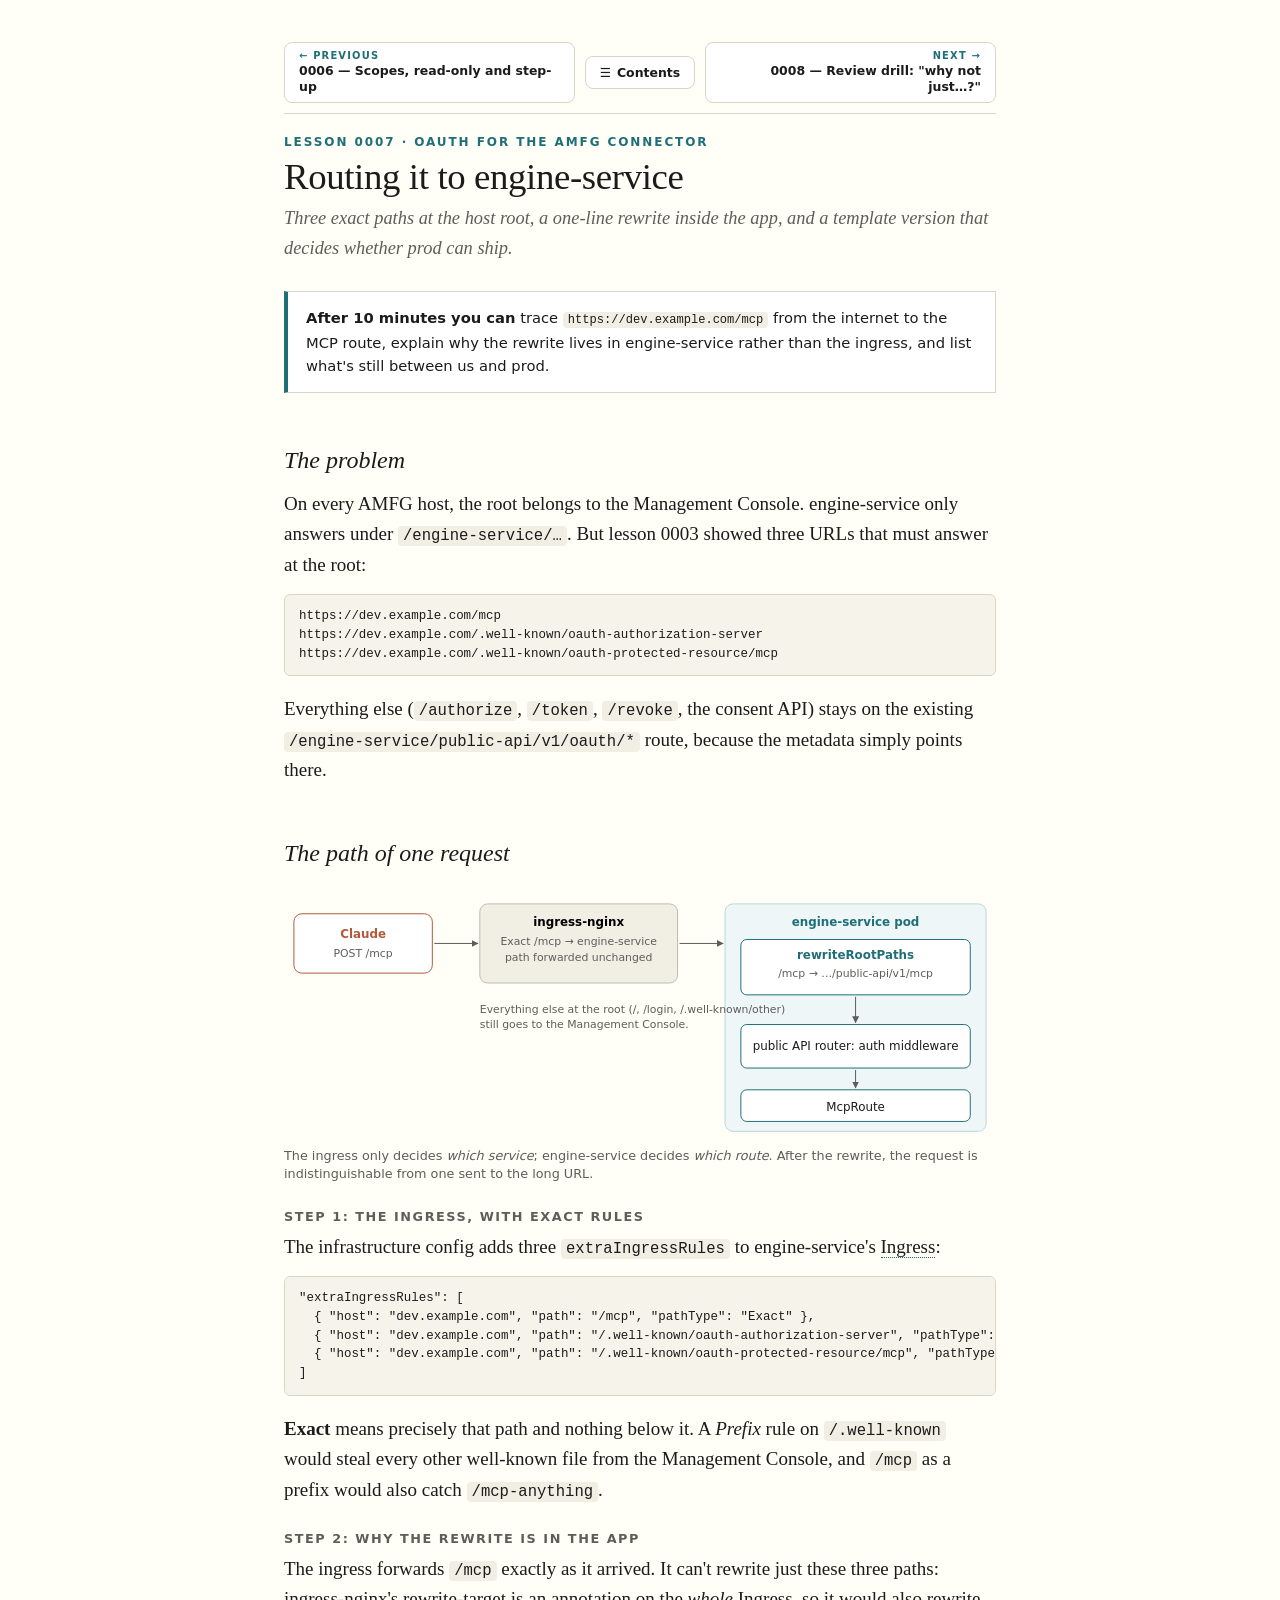
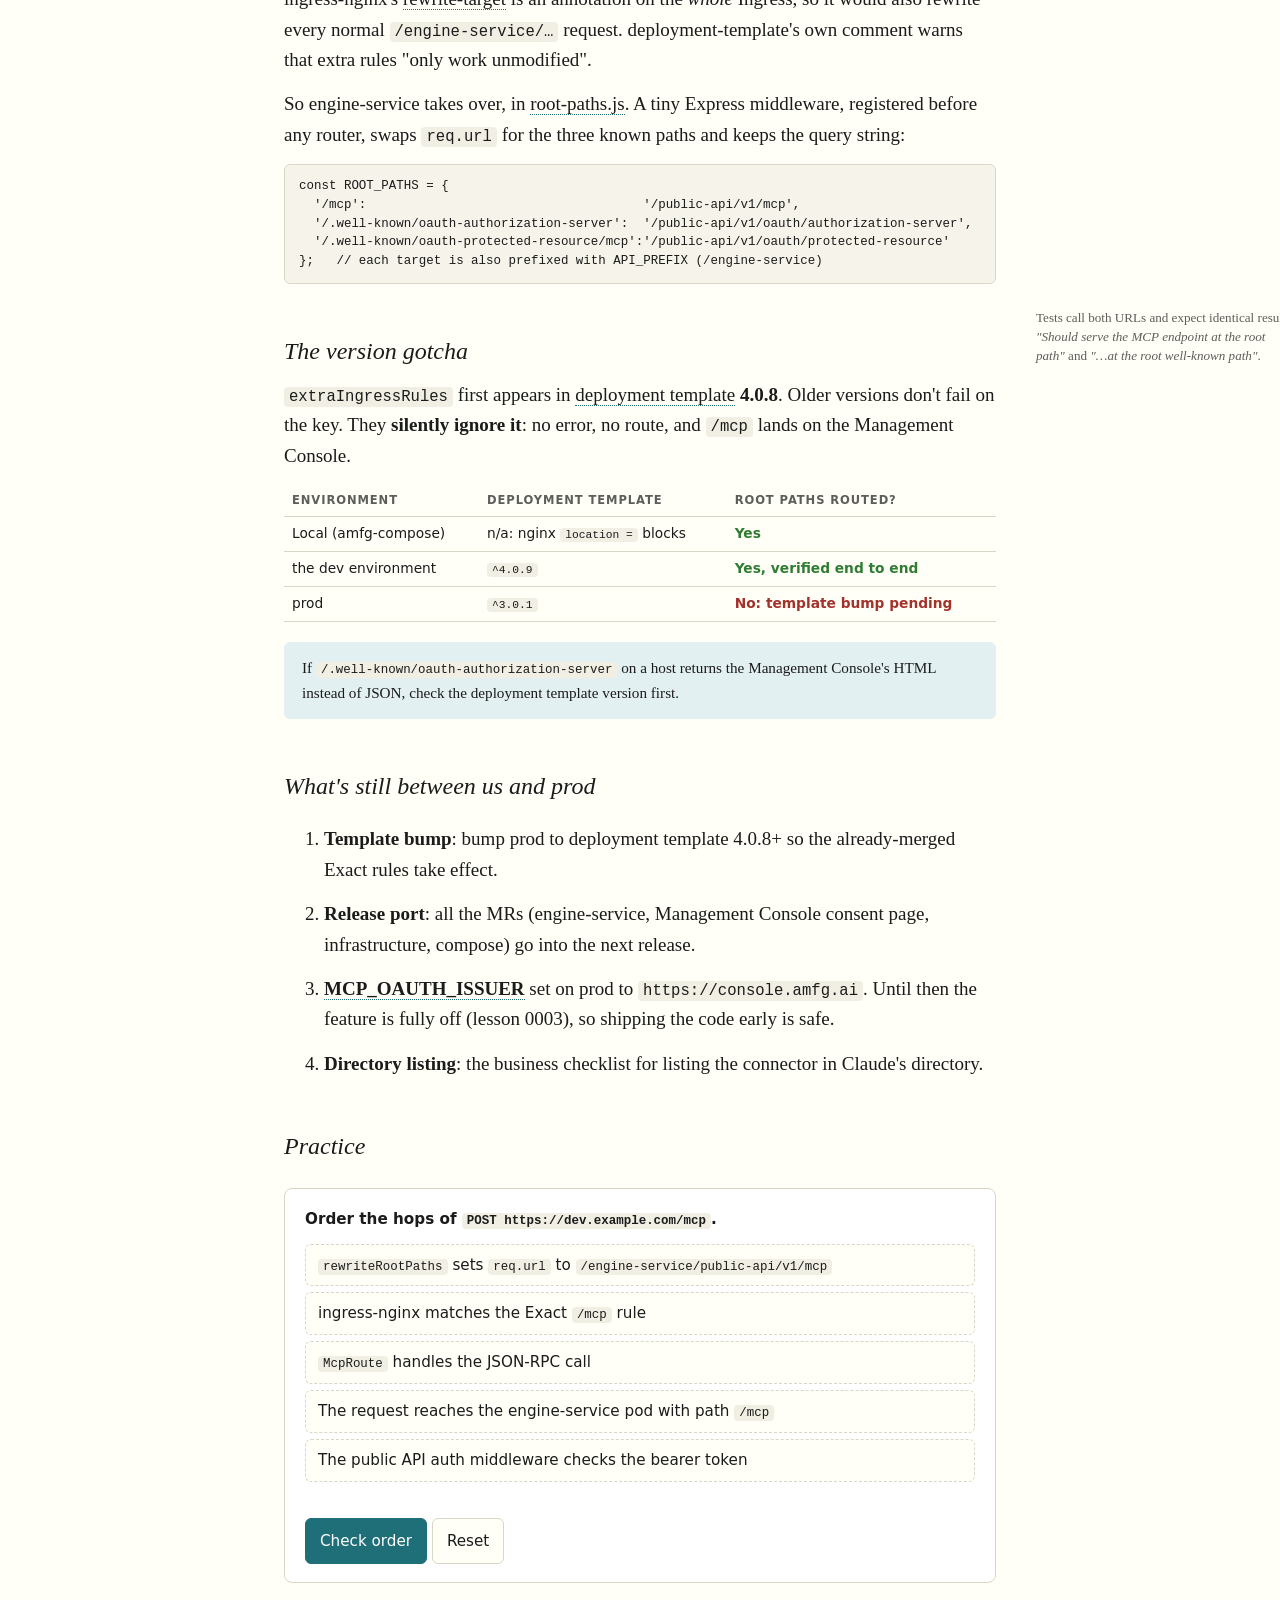
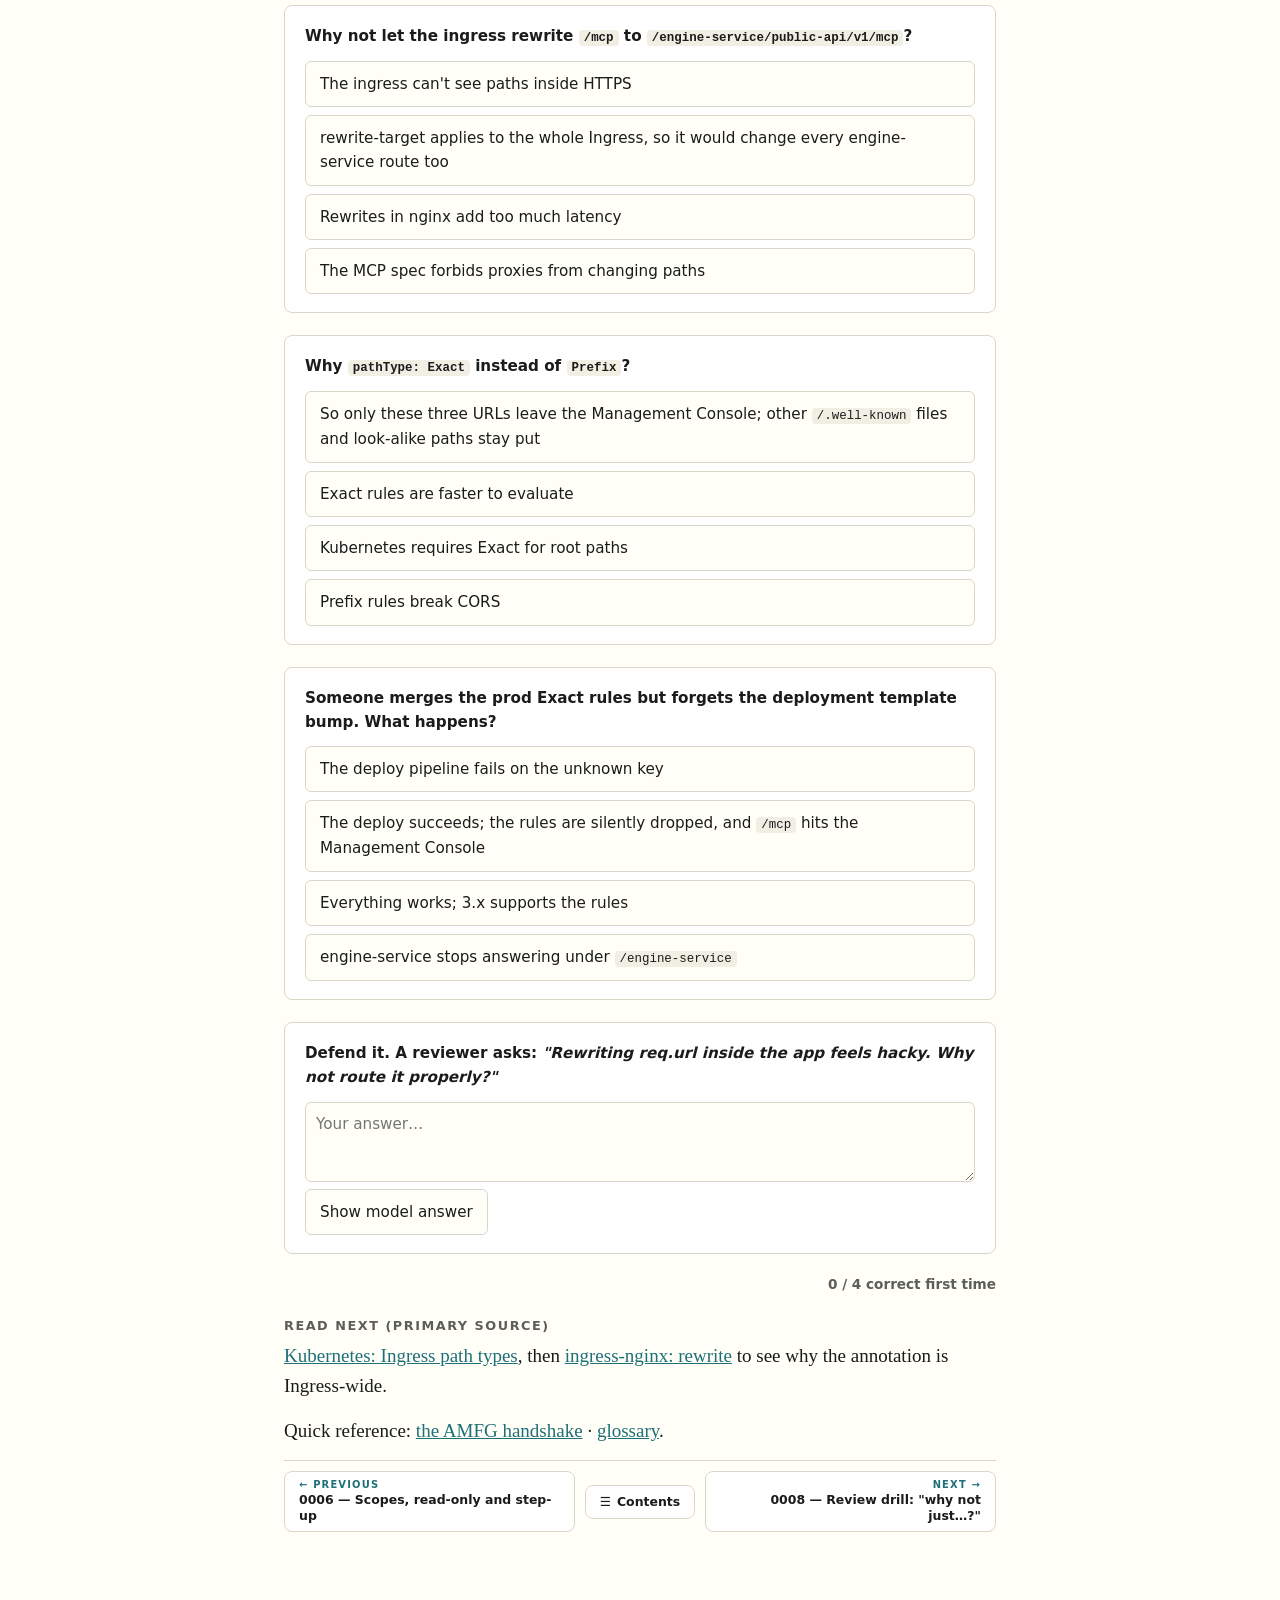
==== lessons/0007-routing.html @ 0f8e98d8 "OAuth for MCP course: lessons 0001-0008" ====
<!doctype html>
<html lang="en">
<head>
<meta charset="utf-8">
<meta name="viewport" content="width=device-width, initial-scale=1">
<title>0007 — Routing it to engine-service</title>
<link rel="stylesheet" href="../assets/course.css">
<style>
  pre { font: 0.78rem/1.5 var(--mono); background: #f6f4ea; border: 1px solid var(--rule); border-radius: 6px; padding: 12px 14px; overflow-x: auto; margin: 10px 0 18px; }
  table { width: 100%; border-collapse: collapse; font: 0.86rem/1.45 var(--sans); margin: 10px 0 20px; }
  th, td { text-align: left; vertical-align: top; padding: 7px 8px; border-bottom: 1px solid var(--rule); }
  th { font-size: 0.72rem; letter-spacing: .08em; text-transform: uppercase; color: var(--soft); }
  td.ok { color: var(--good); font-weight: 600; } td.no { color: var(--bad); font-weight: 600; }
</style>
</head>
<body>
<main>
<nav class="lesson-nav" data-auto></nav>

<div class="kicker">Lesson 0007 · OAuth for the AMFG connector</div>
<h1>Routing it to engine-service</h1>
<p class="subtitle">Three exact paths at the host root, a one-line rewrite inside the app, and a template version that decides whether prod can ship.</p>

<div class="goal"><b>After 10 minutes you can</b> trace <code>https://dev.example.com/mcp</code> from the internet to the MCP route, explain why the rewrite lives in engine-service rather than the ingress, and list what's still between us and prod.</div>

<h2>The problem</h2>
<p>On every AMFG host, the root belongs to the Management Console. engine-service only answers under <code>/engine-service/…</code>. But lesson 0003 showed three URLs that must answer at the root:</p>
<pre>https://dev.example.com/mcp
https://dev.example.com/.well-known/oauth-authorization-server
https://dev.example.com/.well-known/oauth-protected-resource/mcp</pre>
<p>Everything else (<code>/authorize</code>, <code>/token</code>, <code>/revoke</code>, the consent API) stays on the existing <code>/engine-service/public-api/v1/oauth/*</code> route, because the metadata simply points there.</p>

<h2>The path of one request</h2>
<figure>
<svg viewBox="0 0 720 250" role="img" aria-label="Request path from internet to MCP route">
  <defs><marker id="a7" viewBox="0 0 10 10" refX="9" refY="5" markerWidth="7" markerHeight="7" orient="auto"><path d="M0,0 L10,5 L0,10z" fill="#5d5d5a"/></marker></defs>
  <g font-family="Inter, system-ui, sans-serif" font-size="12">
    <rect x="10" y="20" width="140" height="60" rx="8" fill="#fff" stroke="#b4593a"/><text x="80" y="45" text-anchor="middle" fill="#b4593a" font-weight="700">Claude</text><text x="80" y="64" text-anchor="middle" fill="#5d5d5a" font-size="11">POST /mcp</text>
    <line x1="152" y1="50" x2="196" y2="50" stroke="#5d5d5a" marker-end="url(#a7)"/>
    <rect x="198" y="10" width="200" height="80" rx="8" fill="#f1efe4" stroke="#bbb"/><text x="298" y="32" text-anchor="middle" font-weight="700">ingress-nginx</text>
    <text x="298" y="52" text-anchor="middle" fill="#5d5d5a" font-size="11">Exact /mcp → engine-service</text><text x="298" y="68" text-anchor="middle" fill="#5d5d5a" font-size="11">path forwarded unchanged</text>
    <line x1="400" y1="50" x2="444" y2="50" stroke="#5d5d5a" marker-end="url(#a7)"/>
    <rect x="446" y="10" width="264" height="230" rx="8" fill="#eef6f7" stroke="#b9d8db"/><text x="578" y="32" text-anchor="middle" fill="#1f6f78" font-weight="700">engine-service pod</text>
    <rect x="462" y="46" width="232" height="56" rx="6" fill="#fff" stroke="#1f6f78"/><text x="578" y="66" text-anchor="middle" fill="#1f6f78" font-weight="700">rewriteRootPaths</text><text x="578" y="84" text-anchor="middle" fill="#5d5d5a" font-size="11">/mcp → …/public-api/v1/mcp</text>
    <line x1="578" y1="104" x2="578" y2="130" stroke="#5d5d5a" marker-end="url(#a7)"/>
    <rect x="462" y="132" width="232" height="44" rx="6" fill="#fff" stroke="#1f6f78"/><text x="578" y="158" text-anchor="middle" fill="#1b1b1b">public API router: auth middleware</text>
    <line x1="578" y1="178" x2="578" y2="196" stroke="#5d5d5a" marker-end="url(#a7)"/>
    <rect x="462" y="198" width="232" height="32" rx="6" fill="#fff" stroke="#1f6f78"/><text x="578" y="219" text-anchor="middle" fill="#1b1b1b">McpRoute</text>
    <text x="198" y="120" fill="#5d5d5a" font-size="11">Everything else at the root (/, /login, /.well-known/other)</text>
    <text x="198" y="136" fill="#5d5d5a" font-size="11">still goes to the Management Console.</text>
  </g>
</svg>
<figcaption>The ingress only decides <i>which service</i>; engine-service decides <i>which route</i>. After the rewrite, the request is indistinguishable from one sent to the long URL.</figcaption>
</figure>

<h3>Step 1: the ingress, with Exact rules</h3>
<p>The infrastructure config adds three <code>extraIngressRules</code> to engine-service's <dfn data-t="ingress">Ingress</dfn>:</p>
<pre>"extraIngressRules": [
  { "host": "dev.example.com", "path": "/mcp", "pathType": "Exact" },
  { "host": "dev.example.com", "path": "/.well-known/oauth-authorization-server", "pathType": "Exact" },
  { "host": "dev.example.com", "path": "/.well-known/oauth-protected-resource/mcp", "pathType": "Exact" }
]</pre>
<p><b>Exact</b> means precisely that path and nothing below it. A <i>Prefix</i> rule on <code>/.well-known</code> would steal every other well-known file from the Management Console, and <code>/mcp</code> as a prefix would also catch <code>/mcp-anything</code>.</p>

<h3>Step 2: why the rewrite is in the app</h3>
<p>The ingress forwards <code>/mcp</code> exactly as it arrived. It can't rewrite just these three paths: ingress-nginx's <dfn data-t="rewrite-target">rewrite-target</dfn> is an annotation on the <i>whole</i> Ingress, so it would also rewrite every normal <code>/engine-service/…</code> request. deployment-template's own comment warns that extra rules "only work unmodified".</p>
<p>So engine-service takes over, in <dfn data-t="root-paths">root-paths.js</dfn>. A tiny Express middleware, registered before any router, swaps <code>req.url</code> for the three known paths and keeps the query string:</p>
<pre>const ROOT_PATHS = {
  '/mcp':                                     '/public-api/v1/mcp',
  '/.well-known/oauth-authorization-server':  '/public-api/v1/oauth/authorization-server',
  '/.well-known/oauth-protected-resource/mcp':'/public-api/v1/oauth/protected-resource'
};   // each target is also prefixed with API_PREFIX (/engine-service)</pre>
<p class="aside">Tests call both URLs and expect identical results: <i>"Should serve the MCP endpoint at the root path"</i> and <i>"…at the root well-known path"</i>.</p>

<h2>The version gotcha</h2>
<p><code>extraIngressRules</code> first appears in <dfn data-t="deployment-template">deployment template</dfn> <b>4.0.8</b>. Older versions don't fail on the key. They <b>silently ignore it</b>: no error, no route, and <code>/mcp</code> lands on the Management Console.</p>
<table>
  <tr><th>Environment</th><th>deployment template</th><th>Root paths routed?</th></tr>
  <tr><td>Local (amfg-compose)</td><td>n/a: nginx <code>location =</code> blocks</td><td class="ok">Yes</td></tr>
  <tr><td>the dev environment</td><td><code>^4.0.9</code></td><td class="ok">Yes, verified end to end</td></tr>
  <tr><td>prod</td><td><code>^3.0.1</code></td><td class="no">No: template bump pending</td></tr>
</table>
<div class="callout">If <code>/.well-known/oauth-authorization-server</code> on a host returns the Management Console's HTML instead of JSON, check the deployment template version first.</div>

<h2>What's still between us and prod</h2>
<ol>
  <li><b>Template bump</b>: bump prod to deployment template 4.0.8+ so the already-merged Exact rules take effect.</li>
  <li><b>Release port</b>: all the MRs (engine-service, Management Console consent page, infrastructure, compose) go into the next release.</li>
  <li><b><dfn data-t="issuer-flag">MCP_OAUTH_ISSUER</dfn></b> set on prod to <code>https://console.amfg.ai</code>. Until then the feature is fully off (lesson 0003), so shipping the code early is safe.</li>
  <li><b>Directory listing</b>: the business checklist for listing the connector in Claude's directory.</li>
</ol>

<h2>Practice</h2>

<div class="exercise order" id="order-route" data-solution="a,b,c,d,e">
  <div class="prompt">Order the hops of <code>POST https://dev.example.com/mcp</code>.</div>
  <div class="order-pool">
    <div class="item" data-id="a">ingress-nginx matches the Exact <code>/mcp</code> rule</div>
    <div class="item" data-id="b">The request reaches the engine-service pod with path <code>/mcp</code></div>
    <div class="item" data-id="c"><code>rewriteRootPaths</code> sets <code>req.url</code> to <code>/engine-service/public-api/v1/mcp</code></div>
    <div class="item" data-id="d">The public API auth middleware checks the bearer token</div>
    <div class="item" data-id="e"><code>McpRoute</code> handles the JSON-RPC call</div>
  </div>
  <div class="order-picked"></div>
  <button class="btn primary check">Check order</button> <button class="btn reset">Reset</button>
  <div class="feedback" data-right="Right. Ingress picks the service; the app rewrites; then the usual pipeline." data-wrong="Not quite. The ingress doesn't change the path; the rewrite happens inside the pod, before routing."></div>
</div>

<div class="exercise mcq" data-answer="wide">
  <div class="prompt">Why not let the ingress rewrite <code>/mcp</code> to <code>/engine-service/public-api/v1/mcp</code>?</div>
  <div class="opts">
    <button class="opt" data-key="tls">The ingress can't see paths inside HTTPS</button>
    <button class="opt" data-key="wide">rewrite-target applies to the whole Ingress, so it would change every engine-service route too</button>
    <button class="opt" data-key="slow">Rewrites in nginx add too much latency</button>
    <button class="opt" data-key="mcp">The MCP spec forbids proxies from changing paths</button>
  </div>
  <div class="feedback" data-right="Yes. One annotation per Ingress object, so a per-path rewrite isn't possible inside the template." data-wrong="Think about where the annotation is set: per rule, or per Ingress?"></div>
</div>

<div class="exercise mcq" data-answer="exact">
  <div class="prompt">Why <code>pathType: Exact</code> instead of <code>Prefix</code>?</div>
  <div class="opts">
    <button class="opt" data-key="exact">So only these three URLs leave the Management Console; other <code>/.well-known</code> files and look-alike paths stay put</button>
    <button class="opt" data-key="speed">Exact rules are faster to evaluate</button>
    <button class="opt" data-key="req">Kubernetes requires Exact for root paths</button>
    <button class="opt" data-key="cors">Prefix rules break CORS</button>
  </div>
  <div class="feedback" data-right="Right. Take the minimum from the console's namespace." data-wrong="What else lives under /.well-known on the same host?"></div>
</div>

<div class="exercise mcq" data-answer="silent">
  <div class="prompt">Someone merges the prod Exact rules but forgets the deployment template bump. What happens?</div>
  <div class="opts">
    <button class="opt" data-key="fail">The deploy pipeline fails on the unknown key</button>
    <button class="opt" data-key="silent">The deploy succeeds; the rules are silently dropped, and <code>/mcp</code> hits the Management Console</button>
    <button class="opt" data-key="ok">Everything works; 3.x supports the rules</button>
    <button class="opt" data-key="down">engine-service stops answering under <code>/engine-service</code></button>
  </div>
  <div class="feedback" data-right="Right, and that's exactly prod today. It's why the template bump blocks the release." data-wrong="3.0.1's template has no code that reads extraIngressRules."></div>
</div>

<div class="exercise recall">
  <div class="prompt">Defend it. A reviewer asks: <i>"Rewriting req.url inside the app feels hacky. Why not route it properly?"</i></div>
  <textarea placeholder="Your answer…"></textarea>
  <button class="btn reveal">Show model answer</button>
  <div class="model">The proper ingress rewrite isn't available: deployment template sets rewrite-target per Ingress, so it would rewrite every engine-service path, and a hand-written Ingress outside the template would drift. The ingress therefore only picks the service with three Exact rules, and a 20-line middleware maps those three exact paths to routes that already exist. It runs before routing, has no other effect, and is covered by tests that call both URLs.</div>
</div>

<div class="score"></div>

<h3>Read next (primary source)</h3>
<p><a href="https://kubernetes.io/docs/concepts/services-networking/ingress/#path-types">Kubernetes: Ingress path types</a>, then <a href="https://kubernetes.github.io/ingress-nginx/examples/rewrite/">ingress-nginx: rewrite</a> to see why the annotation is Ingress-wide.</p>
<p>Quick reference: <a href="../reference/handshake.html">the AMFG handshake</a> · <a href="../reference/glossary.html">glossary</a>.</p>


<footer><nav class="lesson-nav" data-auto></nav></footer>
</main>
<script src="../assets/quiz.js"></script>
<script src="../assets/terms.js"></script>
<script src="../assets/nav.js"></script>
</body>
</html>
---- assets/course.css ----
/* Shared course stylesheet: Tufte-like reading layout, printable. */
:root {
  --paper: #fffff8;
  --ink: #1b1b1b;
  --soft: #5d5d5a;
  --rule: #d9d6c8;
  --accent: #1f6f78;
  --accent-soft: #e3f0f1;
  --good: #2f7d32;
  --good-soft: #e6f2e6;
  --bad: #a3322b;
  --bad-soft: #f7e5e3;
  --claude: #b4593a;
  --engine: #1f6f78;
  --mc: #5b6f2e;
  --serif: Charter, "Bitstream Charter", "Iowan Old Style", Georgia, serif;
  --sans: "Inter", system-ui, -apple-system, "Segoe UI", sans-serif;
  --mono: "JetBrains Mono", ui-monospace, SFMono-Regular, Menlo, monospace;
}
* { box-sizing: border-box; }
html { background: var(--paper); }
body { margin: 0; color: var(--ink); font: 19px/1.6 var(--serif); }
main { max-width: 760px; margin: 0 auto; padding: 32px 24px 80px; }
h1 { font-weight: 400; font-size: 2.3rem; line-height: 1.15; margin: 8px 0 6px; letter-spacing: -0.01em; }
h2 { font-weight: 400; font-style: italic; font-size: 1.5rem; margin: 48px 0 10px; }
h3 { font: 600 0.8rem/1 var(--sans); letter-spacing: 0.12em; text-transform: uppercase; color: var(--soft); margin: 28px 0 8px; }
p, li { margin: 0 0 14px; }
a { color: var(--accent); }
code, .mono { font-family: var(--mono); font-size: 0.82em; }
code { background: #f1efe4; padding: 1px 5px; border-radius: 4px; }
.kicker { font: 600 0.75rem/1 var(--sans); letter-spacing: 0.16em; text-transform: uppercase; color: var(--accent); }
.subtitle { color: var(--soft); font-style: italic; font-size: 1.15rem; margin-bottom: 28px; }

/* prev / next */
.lesson-nav { display: flex; justify-content: space-between; gap: 12px; font: 600 0.72rem/1.4 var(--sans); letter-spacing: 0.1em; text-transform: uppercase; padding: 10px 0; border-bottom: 1px solid var(--rule); margin-bottom: 22px; }
footer .lesson-nav { border-bottom: 0; border-top: 1px solid var(--rule); margin: 0 0 16px; }
.lesson-nav a { text-decoration: none; }
.lesson-nav .spacer { flex: 1; }

/* side notes: float right on wide screens, inline on narrow */
.aside { font-size: 0.82rem; line-height: 1.45; color: var(--soft); border-left: 2px solid var(--rule); padding-left: 12px; margin: 6px 0 16px; }
@media (min-width: 1180px) {
  .aside { float: right; clear: right; width: 260px; margin-right: -300px; border-left: 0; padding-left: 0; }
}

.goal { border: 1px solid var(--rule); border-left: 4px solid var(--accent); background: #fff; padding: 14px 18px; margin: 18px 0 26px; font-family: var(--sans); font-size: 0.92rem; }
.goal b { font-weight: 600; }
.callout { background: var(--accent-soft); padding: 14px 18px; border-radius: 6px; font-size: 0.95rem; margin: 18px 0; }

/* actor tags */
.actor { font: 600 0.72rem/1 var(--sans); letter-spacing: 0.06em; text-transform: uppercase; padding: 3px 7px; border-radius: 4px; white-space: nowrap; }
.actor.claude { color: var(--claude); background: #f6e7e0; }
.actor.engine { color: var(--engine); background: var(--accent-soft); }
.actor.mc { color: var(--mc); background: #ecf0e0; }
.actor.user { color: #444; background: #ececec; }

/* definition table (CSS grid) */
.defs { display: grid; grid-template-columns: 170px 1fr; border-top: 1px solid var(--rule); font-size: 0.95rem; }
.defs > div { padding: 10px 8px; border-bottom: 1px solid var(--rule); }
.defs > div:nth-child(odd) { font-family: var(--sans); font-weight: 600; font-size: 0.85rem; }
@media (max-width: 560px) { .defs { grid-template-columns: 1fr; } .defs > div:nth-child(odd) { border-bottom: 0; padding-bottom: 0; } }

figure { margin: 22px 0; }
figure svg, figure img { width: 100%; height: auto; display: block; }
figcaption { font: 0.8rem/1.4 var(--sans); color: var(--soft); margin-top: 6px; }

/* exercises */
.exercise { border: 1px solid var(--rule); background: #fff; border-radius: 8px; padding: 18px 20px; margin: 22px 0; font-family: var(--sans); font-size: 0.95rem; }
.exercise .prompt { font-weight: 600; margin-bottom: 12px; }
.opts { display: grid; gap: 8px; }
.opt, .btn { font: inherit; text-align: left; padding: 10px 14px; border: 1px solid var(--rule); border-radius: 6px; background: var(--paper); cursor: pointer; color: var(--ink); }
.opt:hover, .btn:hover { border-color: var(--accent); }
.opt.right { background: var(--good-soft); border-color: var(--good); }
.opt.wrong { background: var(--bad-soft); border-color: var(--bad); }
.btn.primary { background: var(--accent); color: #fff; border-color: var(--accent); }
.feedback { margin-top: 10px; font-size: 0.9rem; display: none; }
.feedback.show { display: block; }
.feedback.good { color: var(--good); }
.feedback.bad { color: var(--bad); }

.order-pool, .order-picked { display: grid; gap: 6px; margin: 8px 0; min-height: 20px; }
.order-picked { counter-reset: step; }
.order-picked .item::before { counter-increment: step; content: counter(step) ". "; font-weight: 700; color: var(--accent); }
.item { padding: 8px 12px; border: 1px dashed var(--rule); border-radius: 6px; cursor: pointer; background: var(--paper); }
.item.right { border-style: solid; border-color: var(--good); background: var(--good-soft); }
.item.wrong { border-style: solid; border-color: var(--bad); background: var(--bad-soft); }

.sort-row { display: grid; grid-template-columns: 1fr auto auto; gap: 8px; align-items: center; padding: 6px 0; border-bottom: 1px solid #eee; }
.sort-row:last-child { border-bottom: 0; }
.sort-row .btn { padding: 6px 10px; font-size: 0.85rem; }

textarea { width: 100%; min-height: 80px; font: 0.95rem/1.5 var(--sans); padding: 10px; border: 1px solid var(--rule); border-radius: 6px; background: var(--paper); }
.model { display: none; margin-top: 10px; padding: 12px 14px; background: var(--accent-soft); border-radius: 6px; }
.model.show { display: block; }

.score { font: 600 0.85rem var(--sans); color: var(--soft); text-align: right; margin-top: 8px; }
.ask { border-top: 1px solid var(--rule); margin-top: 48px; padding-top: 18px; font-style: italic; color: var(--soft); }

@media print {
  .exercise, .lesson-nav { break-inside: avoid; }
  .feedback, .model { display: block !important; }
  html { background: #fff; }
}
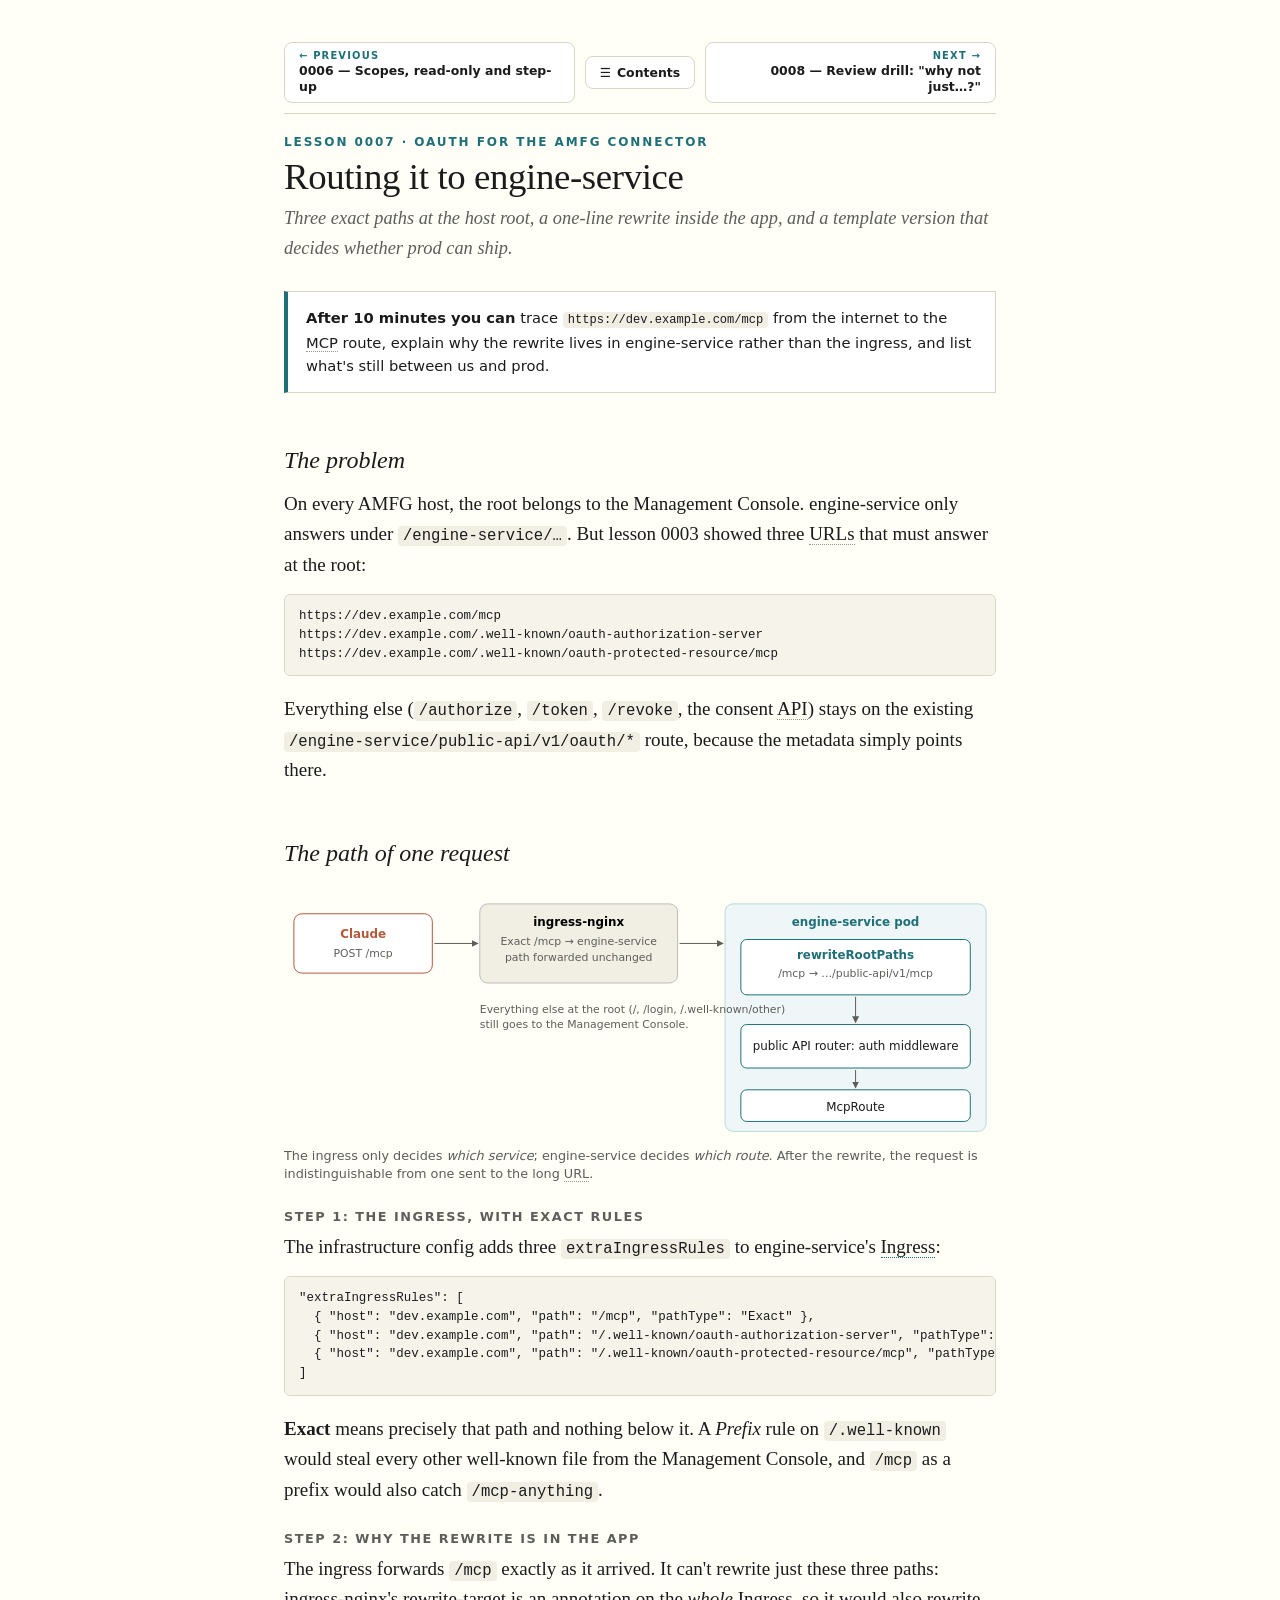
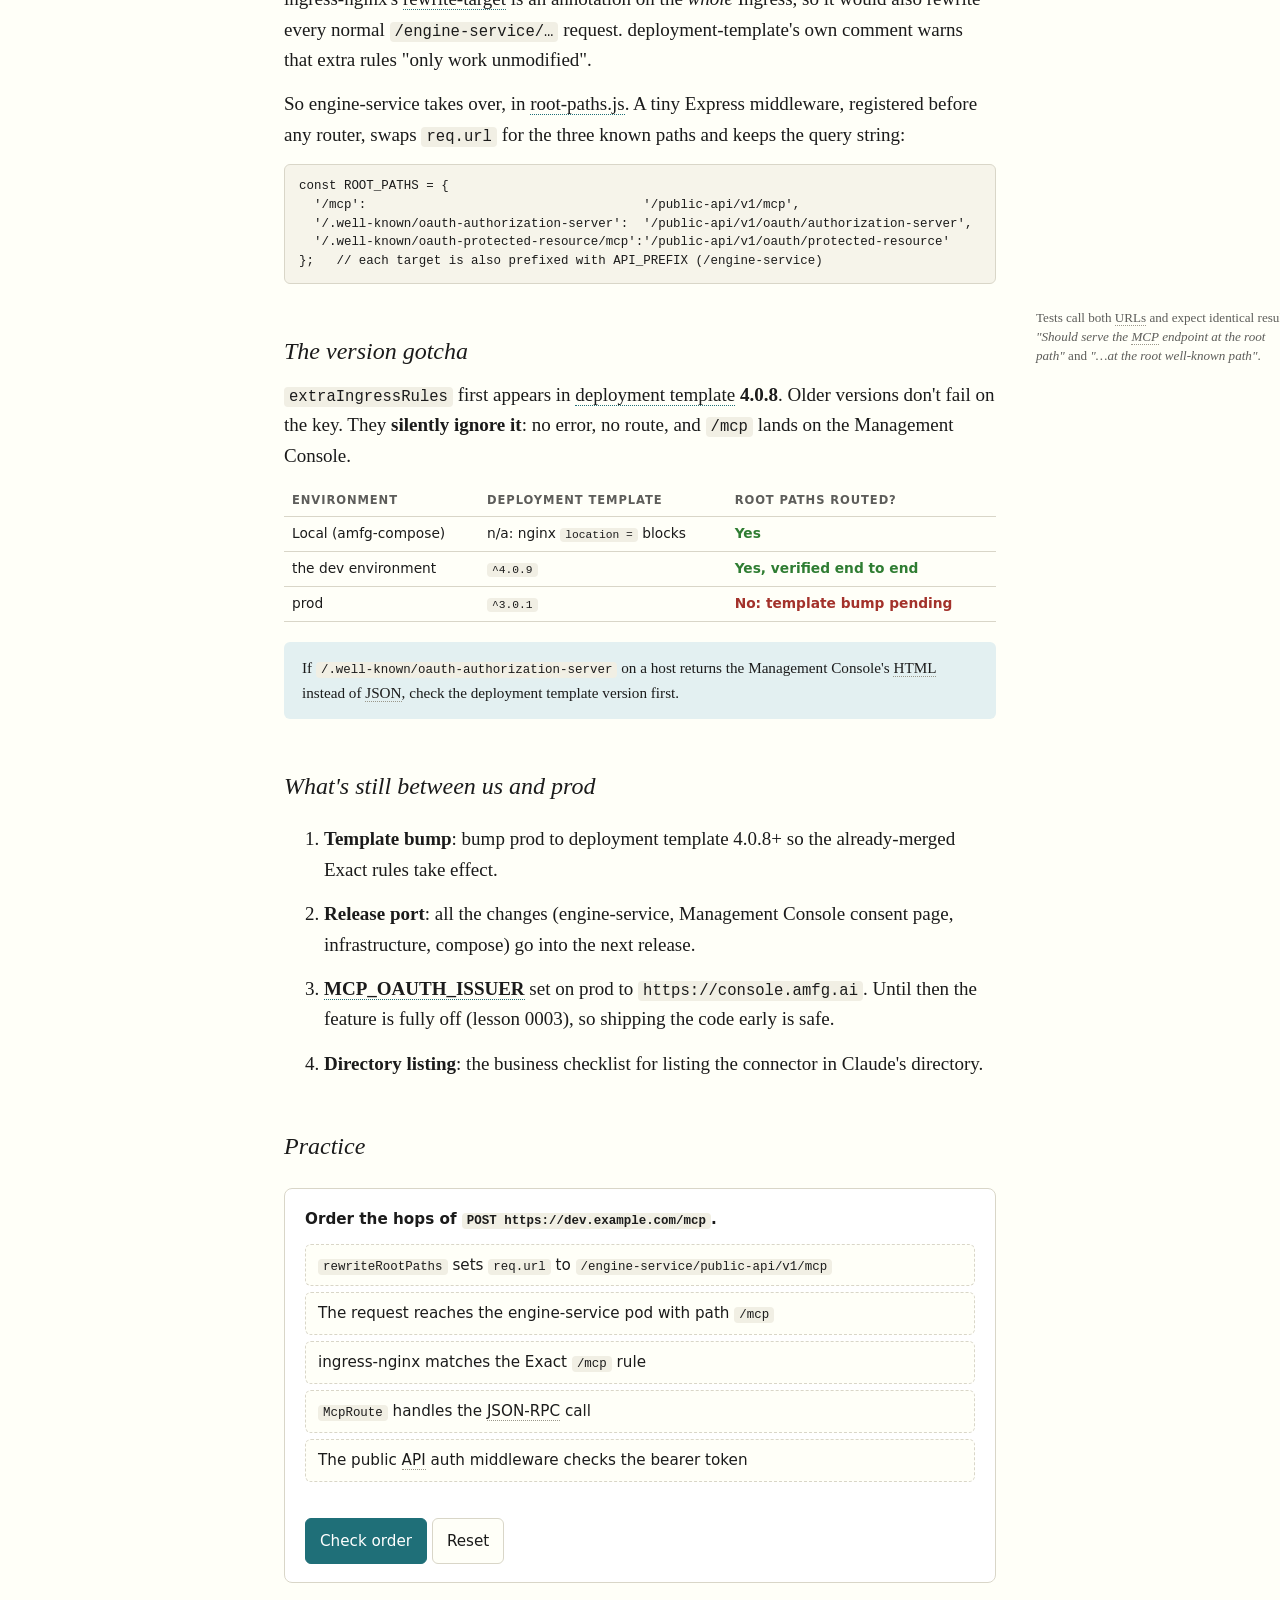
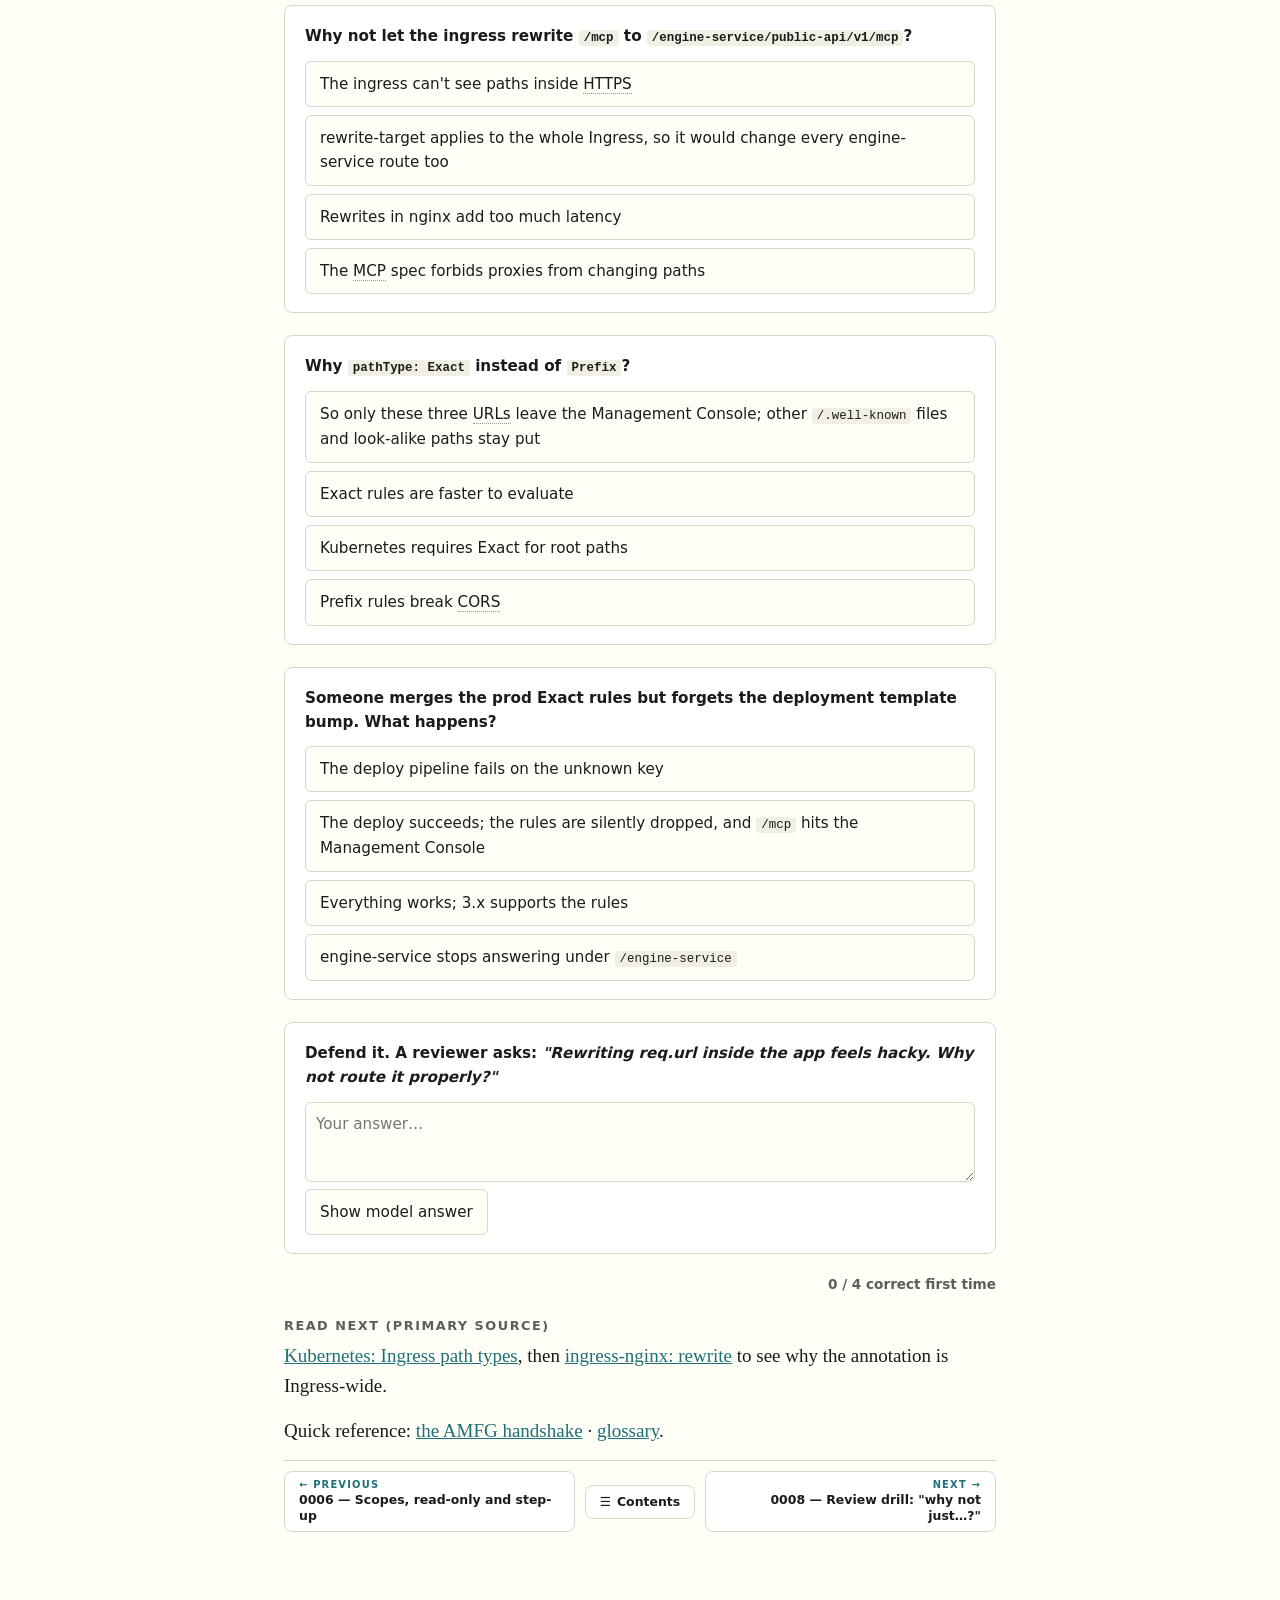
==== commit e6119a37: "Explain abbreviations on hover and list them in the glossary" ====
--- a/lessons/0007-routing.html
+++ b/lessons/0007-routing.html
@@ -85,7 +85,7 @@
 <h2>What's still between us and prod</h2>
 <ol>
   <li><b>Template bump</b>: bump prod to deployment template 4.0.8+ so the already-merged Exact rules take effect.</li>
-  <li><b>Release port</b>: all the MRs (engine-service, Management Console consent page, infrastructure, compose) go into the next release.</li>
+  <li><b>Release port</b>: all the changes (engine-service, Management Console consent page, infrastructure, compose) go into the next release.</li>
   <li><b><dfn data-t="issuer-flag">MCP_OAUTH_ISSUER</dfn></b> set on prod to <code>https://console.amfg.ai</code>. Until then the feature is fully off (lesson 0003), so shipping the code early is safe.</li>
   <li><b>Directory listing</b>: the business checklist for listing the connector in Claude's directory.</li>
 </ol>
